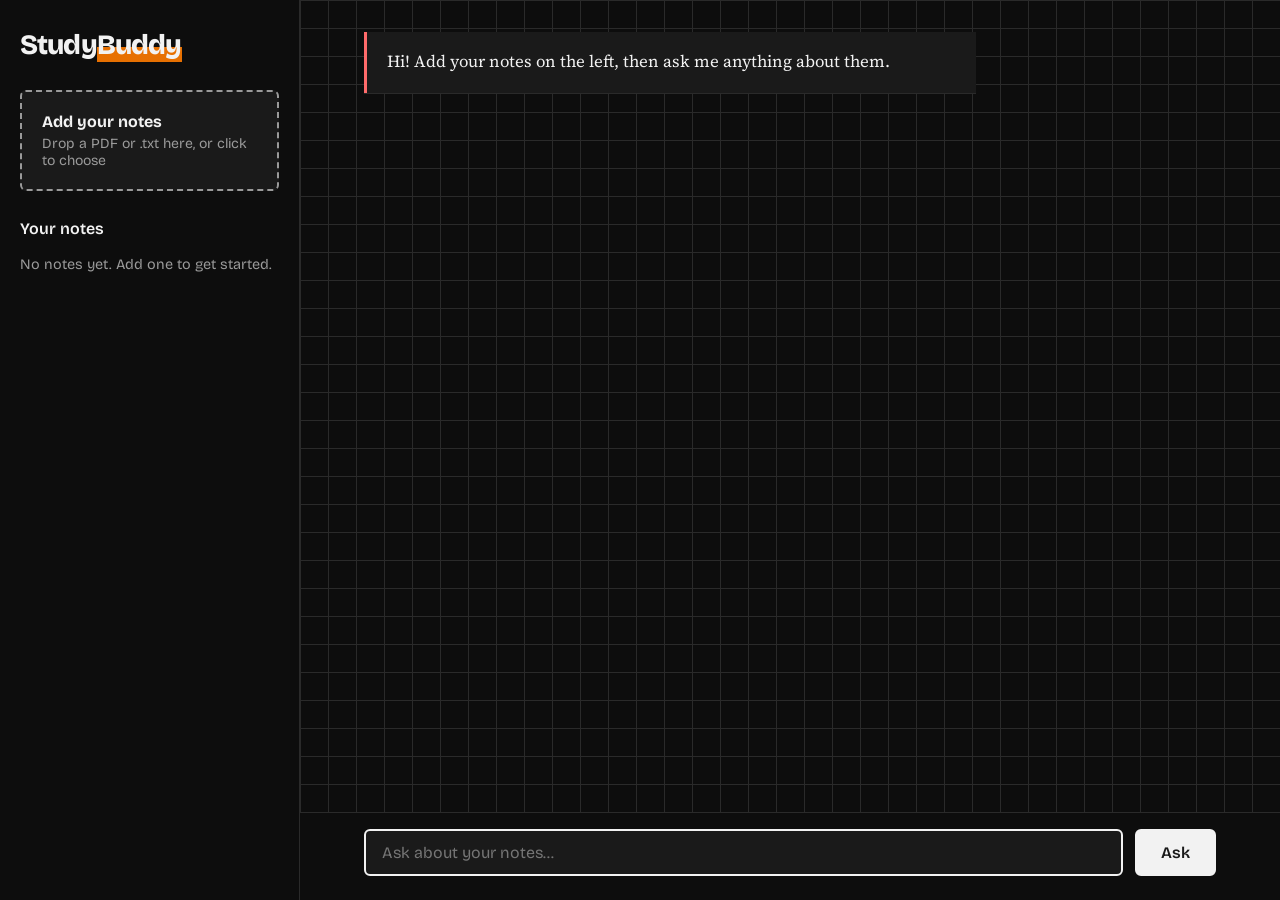
==== frontend/index.html @ 85387275 "Add StudyBuddy RAG chatbot (phases 1-7) Flask backend with PDF/txt ingestion, chunking, ChromaDB sem" ====
<!DOCTYPE html>
<html lang="en">
<head>
  <meta charset="UTF-8">
  <meta name="viewport" content="width=device-width, initial-scale=1">
  <title>StudyBuddy</title>
  <link rel="preconnect" href="https://fonts.googleapis.com">
  <link rel="preconnect" href="https://fonts.gstatic.com" crossorigin>
  <link href="https://fonts.googleapis.com/css2?family=Bricolage+Grotesque:wght@400;600;800&family=Source+Serif+4:ital,wght@0,400;0,600;1,400&display=swap" rel="stylesheet">
  <link rel="stylesheet" href="style.css">
</head>
<body>
  <div class="layout">

    <!-- LEFT: your notes -->
    <aside class="shelf">
      <h1 class="brand">Study<mark>Buddy</mark></h1>

      <label class="dropzone" id="dropzone" for="file-input">
        <strong>Add your notes</strong>
        <span>Drop a PDF or .txt here, or click to choose</span>
        <input type="file" id="file-input" accept=".pdf,.txt" multiple hidden>
      </label>

      <h2 class="shelf-title">Your notes</h2>
      <ul class="file-list" id="file-list">
        <li class="empty">No notes yet. Add one to get started.</li>
      </ul>
    </aside>

    <!-- RIGHT: the chat -->
    <main class="chat">
      <div class="messages" id="messages" aria-live="polite">
        <div class="msg bot">
          <p>Hi! Add your notes on the left, then ask me anything about them.</p>
        </div>
      </div>

      <form class="composer" id="chat-form">
        <textarea id="question" rows="1" placeholder="Ask about your notes…" aria-label="Your question" required></textarea>
        <button type="submit" id="send">Ask</button>
      </form>
    </main>

  </div>
  <script src="app.js"></script>
</body>
</html>
---- frontend/style.css ----
/* ---------- Design tokens: one place to change colors and fonts ---------- */
 :root {
    --paper: #0d0d0d;      /* page background */
    --ink: #f2f2f2;        /* main text */
    --pencil: #9a9a9a;     /* grey secondary text */
    --highlight: #ff7b00e6;  /* marker color */
    --margin: #ff6b6b;     /* red accent line / errors */
    --line: #2a2a2a;       /* borders and grid lines */
    --white: #1a1a1a;      /* cards: drop zone, bot bubbles, input */

  --font-ui: "Bricolage Grotesque", system-ui, sans-serif;
  --font-read: "Source Serif 4", Georgia, serif;
}

*, *::before, *::after { box-sizing: border-box; margin: 0; }

body {
  font-family: var(--font-ui);
  color: var(--ink);
  background: var(--paper);
  height: 100vh;
}

/* ---------- Two-column layout ---------- */
.layout {
  display: grid;
  grid-template-columns: 300px 1fr;
  height: 100vh;
}

/* ---------- Left: shelf ---------- */
.shelf {
  padding: 1.75rem 1.25rem;
  border-right: 1px solid var(--line);
  overflow-y: auto;
}

.brand {
  font-size: 1.75rem;
  font-weight: 800;
  letter-spacing: -0.03em;
  margin-bottom: 1.75rem;
}
.brand mark {
  background: linear-gradient(transparent 55%, var(--highlight) 55%);
  color: inherit;
}

.dropzone {
  display: flex;
  flex-direction: column;
  gap: 0.25rem;
  padding: 1.25rem;
  border: 2px dashed var(--pencil);
  border-radius: 6px;
  background: var(--white);
  cursor: pointer;
  transition: border-color 0.15s, background 0.15s;
}
.dropzone span { font-size: 0.875rem; color: var(--pencil); }
.dropzone:hover,
.dropzone.dragover { border-color: var(--ink); background: #2a2500; }
.dropzone:focus-within { outline: 3px solid var(--ink); outline-offset: 2px; }

.shelf-title {
  font-size: 1rem;
  font-weight: 600;
  margin: 1.75rem 0 0.5rem;
}

.file-list { list-style: none; padding: 0; }
.file-list li {
  padding: 0.6rem 0;
  border-bottom: 1px solid var(--line);
  font-size: 0.9rem;
  display: flex;
  justify-content: space-between;
  gap: 0.5rem;
  overflow-wrap: anywhere;
}
.file-list .empty { color: var(--pencil); border: none; }
.file-list .status { color: var(--pencil); white-space: nowrap; }
.file-list .status.done { color: #4ade80; }
.file-list .status.error { color: var(--margin); }

/* ---------- Right: chat ---------- */
.chat {
  display: flex;
  flex-direction: column;
  height: 100vh;
  min-width: 0;
  /* faint graph paper */
  background-image:
    linear-gradient(var(--line) 1px, transparent 1px),
    linear-gradient(90deg, var(--line) 1px, transparent 1px);
  background-size: 28px 28px;
  background-color: var(--paper);
}

.messages {
  flex: 1;
  overflow-y: auto;
  padding: 2rem clamp(1rem, 6vw, 4rem);
  display: flex;
  flex-direction: column;
  gap: 1.5rem;
}

.msg { max-width: 68ch; }

/* your question: highlighter marker */
.msg.user {
  align-self: flex-end;
  font-weight: 600;
  font-size: 1.05rem;
}
.msg.user p {
  display: inline;
  background: linear-gradient(transparent 50%, var(--highlight) 50%);
  padding: 0 0.15em;
}

/* the answer: a note page with a red margin rule */
.msg.bot {
  background: var(--white);
  border-left: 3px solid var(--margin);
  padding: 1rem 1.25rem;
  font-family: var(--font-read);
  font-size: 1.05rem;
  line-height: 1.7;
  box-shadow: 0 1px 0 var(--line);
}
.msg.bot p + p,
.msg.bot p + ul,
.msg.bot ul + p { margin-top: 0.6rem; }
.msg.bot ul { padding-left: 1.25rem; }
.msg.bot li { margin-top: 0.25rem; }
.msg.bot strong { color: var(--highlight); }
.msg.bot .sources {
  margin-top: 0.9rem;
  padding-top: 0.5rem;
  border-top: 1px dashed var(--line);
  font-family: var(--font-ui);
  font-size: 0.8rem;
  color: var(--pencil);
}
.msg.bot.error { border-left-color: var(--ink); color: var(--margin); }
.msg.bot.thinking { color: var(--pencil); font-style: italic; }

/* ---------- Composer ---------- */
.composer {
  display: flex;
  gap: 0.75rem;
  padding: 1rem clamp(1rem, 6vw, 4rem) 1.5rem;
  background: var(--paper);
  border-top: 1px solid var(--line);
}
.composer textarea {
  flex: 1;
  resize: none;
  font: inherit;
  padding: 0.75rem 1rem;
  border: 2px solid var(--ink);
  border-radius: 6px;
  background: var(--white);
  color: var(--ink);
  max-height: 8rem;
}
.composer textarea:focus-visible,
.composer button:focus-visible { outline: 3px solid var(--highlight); outline-offset: 2px; }

.composer button {
  font: inherit;
  font-weight: 600;
  padding: 0 1.5rem;
  border: 2px solid var(--ink);
  border-radius: 6px;
  background: var(--ink);
  color: var(--white);
  cursor: pointer;
}
.composer button:hover { background: #cfcfcf; }
.composer button:disabled { opacity: 0.5; cursor: wait; }

/* ---------- Phones: stack the columns ---------- */
@media (max-width: 760px) {
  body, .layout { height: auto; min-height: 100vh; }
  .layout { grid-template-columns: 1fr; }
  .shelf { border-right: none; border-bottom: 1px solid var(--line); }
  .chat { height: 80vh; }
}

@media (prefers-reduced-motion: reduce) {
  * { transition: none !important; }
}
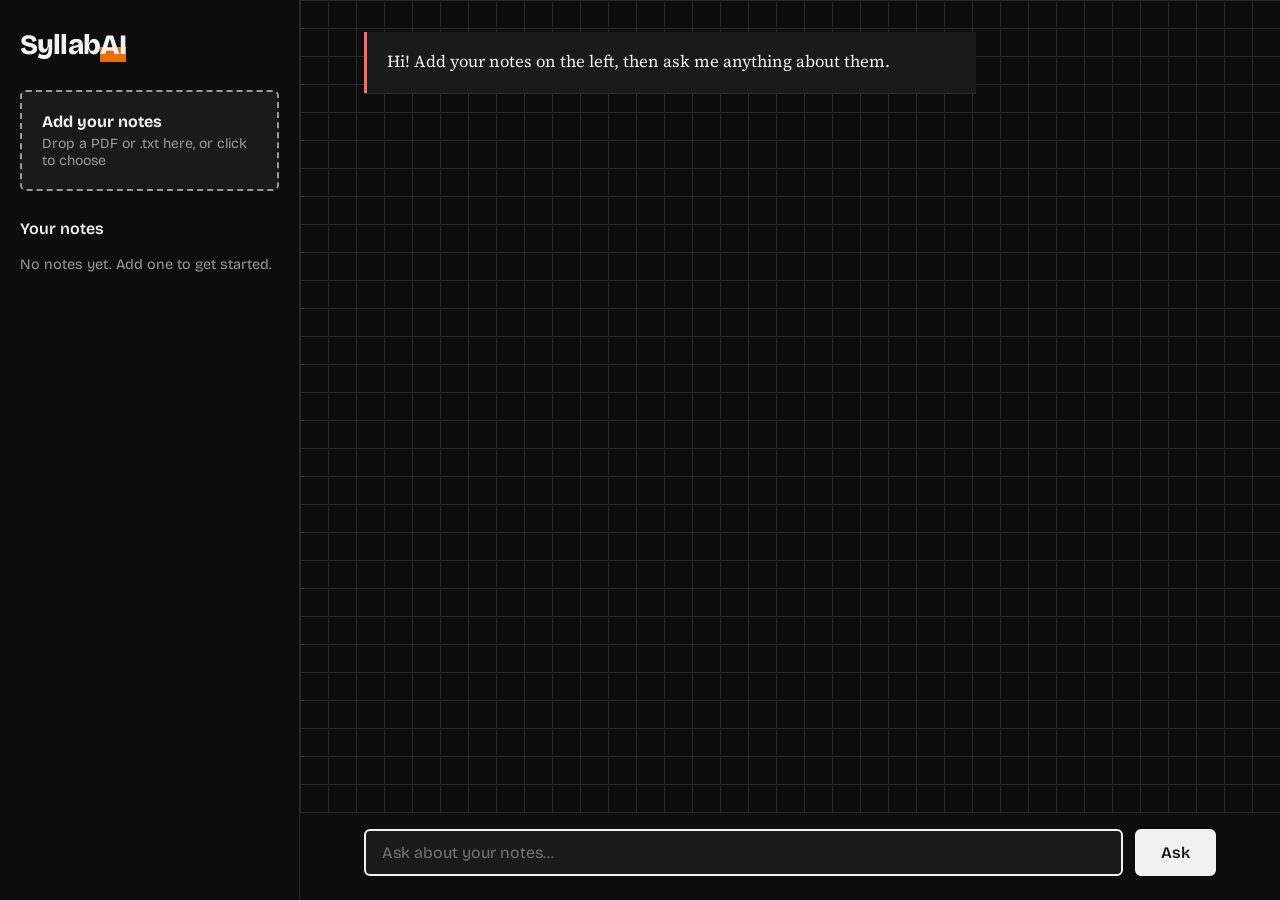
==== commit 6db4ba93: "Rename to SyllabAI and add README Co-Authored-By: Claude Sonnet 5.5 <noreply@anthropic.com>" ====
--- a/frontend/index.html
+++ b/frontend/index.html
@@ -3,7 +3,7 @@
 <head>
   <meta charset="UTF-8">
   <meta name="viewport" content="width=device-width, initial-scale=1">
-  <title>StudyBuddy</title>
+  <title>SyllabAI</title>
   <link rel="preconnect" href="https://fonts.googleapis.com">
   <link rel="preconnect" href="https://fonts.gstatic.com" crossorigin>
   <link href="https://fonts.googleapis.com/css2?family=Bricolage+Grotesque:wght@400;600;800&family=Source+Serif+4:ital,wght@0,400;0,600;1,400&display=swap" rel="stylesheet">
@@ -14,7 +14,7 @@
 
     <!-- LEFT: your notes -->
     <aside class="shelf">
-      <h1 class="brand">Study<mark>Buddy</mark></h1>
+      <h1 class="brand">Syllab<mark>AI</mark></h1>
 
       <label class="dropzone" id="dropzone" for="file-input">
         <strong>Add your notes</strong>
--- a/frontend/style.css
+++ b/frontend/style.css
@@ -82,6 +82,17 @@
 .file-list .status { color: var(--pencil); white-space: nowrap; }
 .file-list .status.done { color: #4ade80; }
 .file-list .status.error { color: var(--margin); }
+.file-list .remove {
+  background: none;
+  border: none;
+  padding: 0;
+  font: inherit;
+  color: var(--pencil);
+  cursor: pointer;
+  white-space: nowrap;
+}
+.file-list .remove:hover { color: var(--margin); }
+.file-list .remove:disabled { cursor: default; }
 
 /* ---------- Right: chat ---------- */
 .chat {
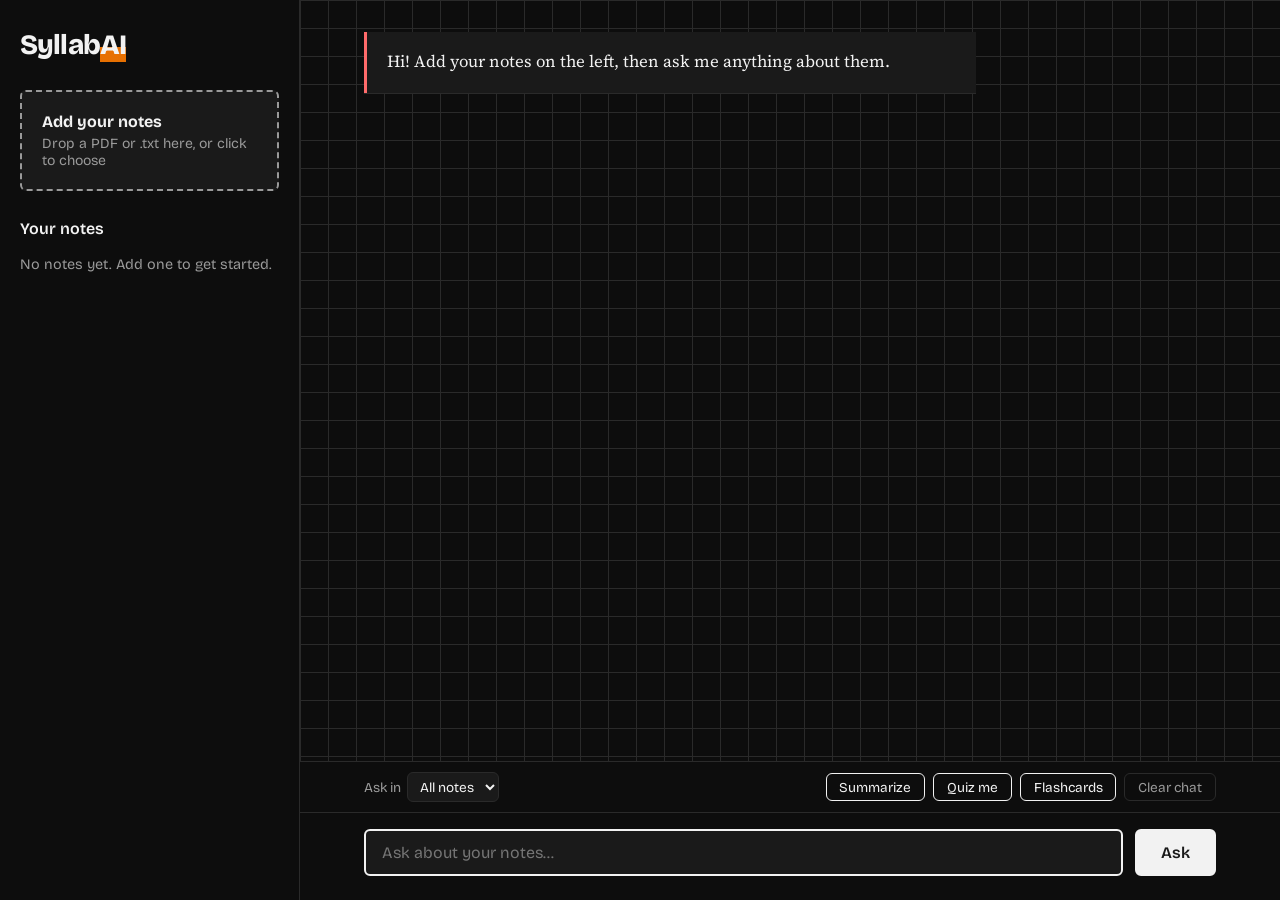
==== commit 56f903a6: "Add study modes, file scope picker, clear chat, OCR fallback, deploy notes - /study/stream: summary," ====
--- a/frontend/index.html
+++ b/frontend/index.html
@@ -36,6 +36,18 @@
         </div>
       </div>
 
+      <div class="toolbar">
+        <label class="scope-label">Ask in
+          <select id="scope" aria-label="Which notes to use">
+            <option value="">All notes</option>
+          </select>
+        </label>
+        <button type="button" data-study="summary">Summarize</button>
+        <button type="button" data-study="quiz">Quiz me</button>
+        <button type="button" data-study="flashcards">Flashcards</button>
+        <button type="button" id="clear-chat" class="ghost">Clear chat</button>
+      </div>
+
       <form class="composer" id="chat-form">
         <textarea id="question" rows="1" placeholder="Ask about your notes…" aria-label="Your question" required></textarea>
         <button type="submit" id="send">Ask</button>
--- a/frontend/style.css
+++ b/frontend/style.css
@@ -158,6 +158,42 @@
 .msg.bot.error { border-left-color: var(--ink); color: var(--margin); }
 .msg.bot.thinking { color: var(--pencil); font-style: italic; }
 
+/* ---------- Toolbar: file picker + study buttons ---------- */
+.toolbar {
+  display: flex;
+  flex-wrap: wrap;
+  align-items: center;
+  gap: 0.5rem;
+  padding: 0.6rem clamp(1rem, 6vw, 4rem);
+  border-top: 1px solid var(--line);
+  background: var(--paper);
+  font-size: 0.85rem;
+}
+.toolbar .scope-label { display: flex; align-items: center; gap: 0.4rem; color: var(--pencil); margin-right: auto; }
+.toolbar select {
+  font: inherit;
+  max-width: 14rem;
+  padding: 0.3rem 0.5rem;
+  border: 1px solid var(--line);
+  border-radius: 6px;
+  background: var(--white);
+  color: var(--ink);
+}
+.toolbar button {
+  font: inherit;
+  padding: 0.3rem 0.8rem;
+  border: 1px solid var(--ink);
+  border-radius: 6px;
+  background: transparent;
+  color: var(--ink);
+  cursor: pointer;
+}
+.toolbar button:hover:not(:disabled) { background: var(--ink); color: var(--paper); }
+.toolbar button:disabled { opacity: 0.5; cursor: wait; }
+.toolbar button.ghost { border-color: var(--line); color: var(--pencil); }
+.toolbar select:focus-visible,
+.toolbar button:focus-visible { outline: 3px solid var(--highlight); outline-offset: 2px; }
+
 /* ---------- Composer ---------- */
 .composer {
   display: flex;
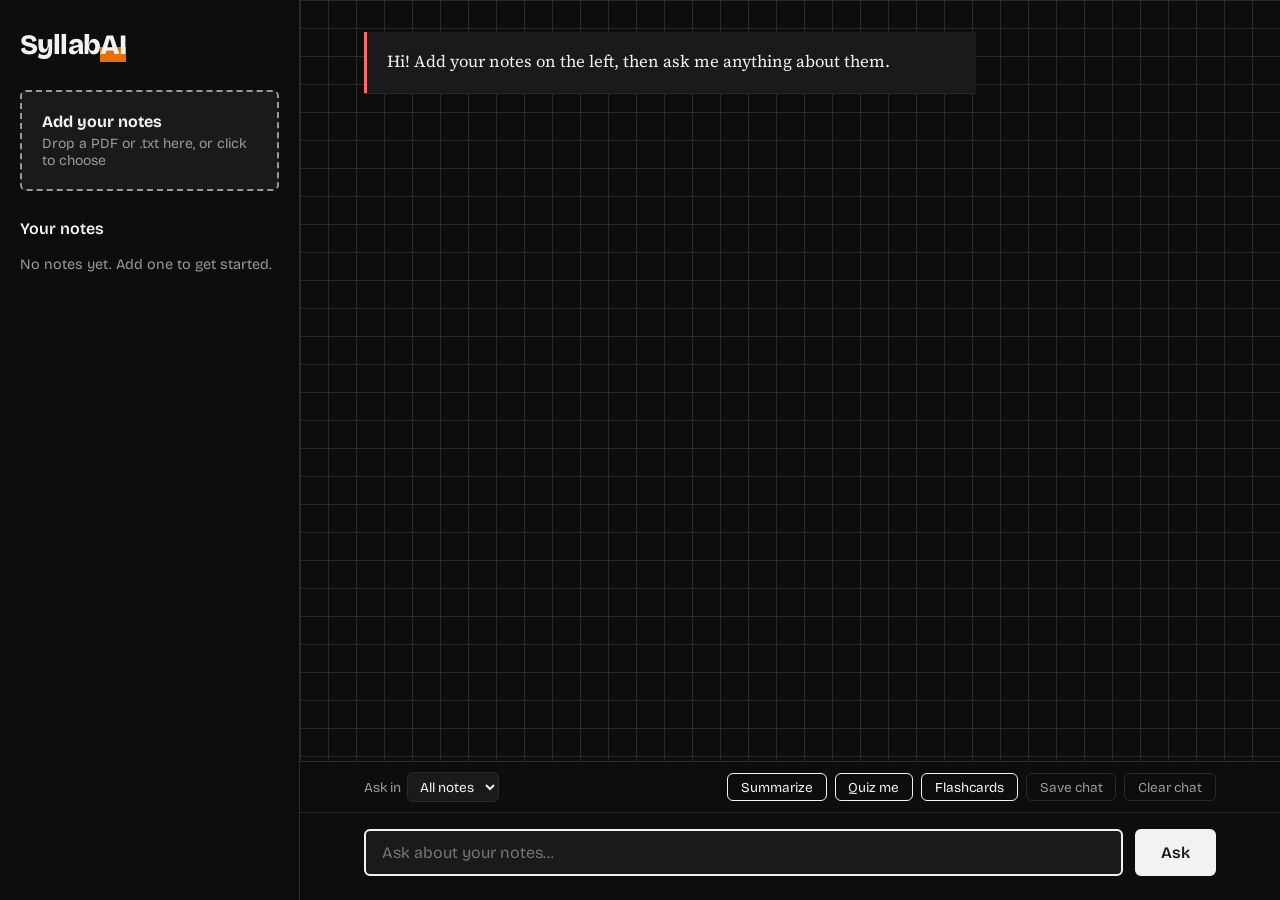
==== commit c7c4b409: "Add optional password gate, Save chat, and unit tests Co-Authored-By: Claude Sonnet 5.5 <noreply@ant" ====
--- a/frontend/index.html
+++ b/frontend/index.html
@@ -45,6 +45,7 @@
         <button type="button" data-study="summary">Summarize</button>
         <button type="button" data-study="quiz">Quiz me</button>
         <button type="button" data-study="flashcards">Flashcards</button>
+        <button type="button" id="export-chat" class="ghost">Save chat</button>
         <button type="button" id="clear-chat" class="ghost">Clear chat</button>
       </div>
 
@@ -55,6 +56,15 @@
     </main>
 
   </div>
+  <!-- Password box: hidden unless the server asks for a password -->
+  <div class="login" id="login" hidden>
+    <form id="login-form">
+      <h2>Enter password</h2>
+      <input type="password" id="login-key" aria-label="Password" autocomplete="current-password" required>
+      <button type="submit">Open</button>
+      <p class="login-error" id="login-error" role="alert"></p>
+    </form>
+  </div>
   <script src="app.js"></script>
 </body>
 </html>
--- a/frontend/style.css
+++ b/frontend/style.css
@@ -158,6 +158,28 @@
 .msg.bot.error { border-left-color: var(--ink); color: var(--margin); }
 .msg.bot.thinking { color: var(--pencil); font-style: italic; }
 
+/* ---------- Password box ---------- */
+.login {
+  position: fixed;
+  inset: 0;
+  display: grid;
+  place-items: center;
+  background: var(--paper);
+  z-index: 10;
+}
+.login[hidden] { display: none; }
+.login form { display: grid; gap: 0.75rem; width: min(20rem, 86vw); }
+.login h2 { margin: 0; font-size: 1.2rem; }
+.login input, .login button {
+  font: inherit;
+  padding: 0.7rem 1rem;
+  border: 2px solid var(--ink);
+  border-radius: 6px;
+}
+.login input { background: var(--white); color: var(--ink); }
+.login button { background: var(--ink); color: var(--white); font-weight: 600; cursor: pointer; }
+.login-error { color: var(--margin); min-height: 1.2em; margin: 0; }
+
 /* ---------- Toolbar: file picker + study buttons ---------- */
 .toolbar {
   display: flex;
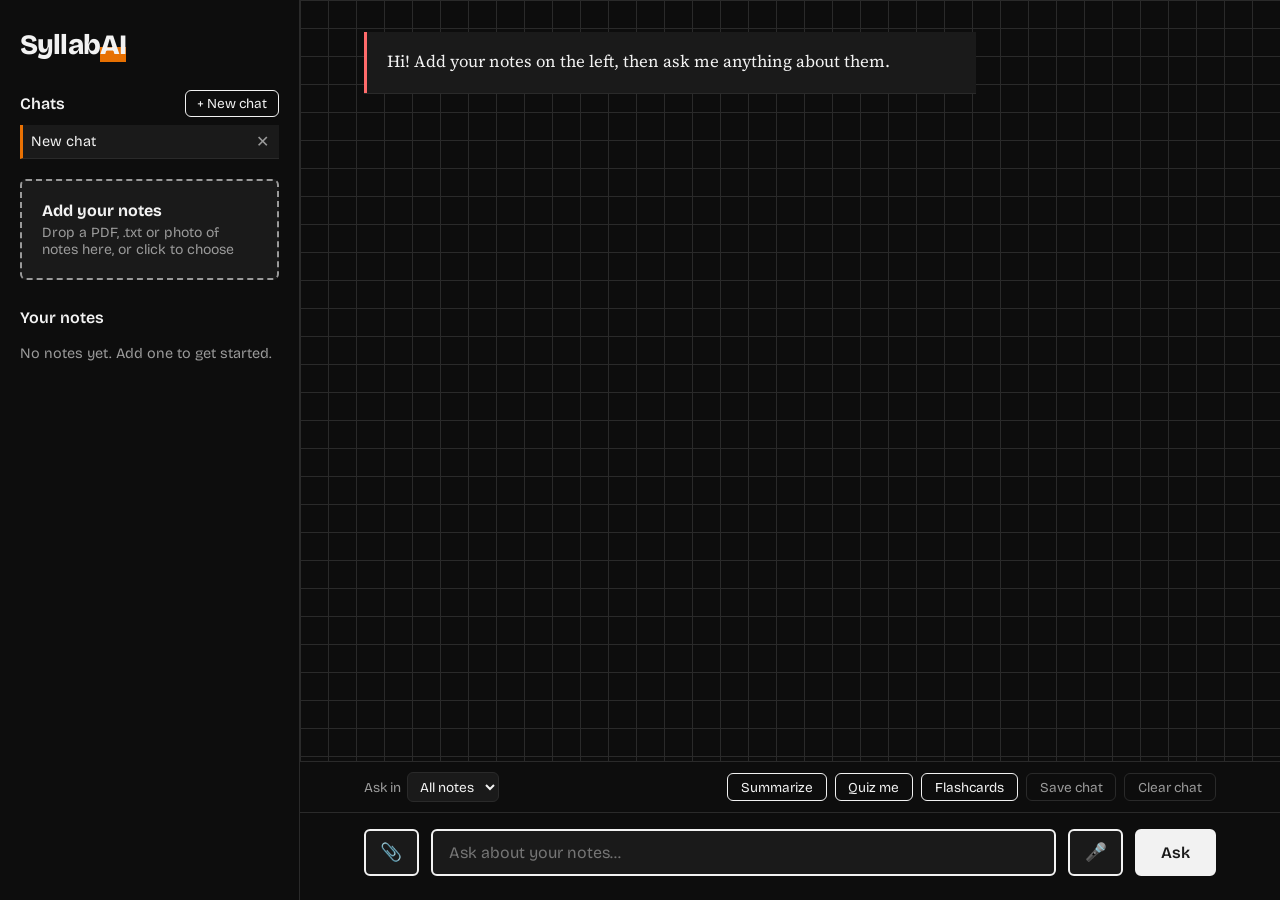
==== commit 118fdfe9: "Add separate chats, attach and mic buttons, photo OCR and more file types - Chats list: new, switch," ====
--- a/frontend/index.html
+++ b/frontend/index.html
@@ -16,10 +16,16 @@
     <aside class="shelf">
       <h1 class="brand">Syllab<mark>AI</mark></h1>
 
+      <div class="shelf-head">
+        <h2 class="shelf-title">Chats</h2>
+        <button type="button" id="new-chat" class="new-chat">+ New chat</button>
+      </div>
+      <ul class="chat-list" id="chat-list" aria-label="Your chats"></ul>
+
       <label class="dropzone" id="dropzone" for="file-input">
         <strong>Add your notes</strong>
-        <span>Drop a PDF or .txt here, or click to choose</span>
-        <input type="file" id="file-input" accept=".pdf,.txt" multiple hidden>
+        <span>Drop a PDF, .txt or photo of notes here, or click to choose</span>
+        <input type="file" id="file-input" accept=".pdf,.txt,.png,.jpg,.jpeg" multiple hidden>
       </label>
 
       <h2 class="shelf-title">Your notes</h2>
@@ -50,7 +56,10 @@
       </div>
 
       <form class="composer" id="chat-form">
+        <button type="button" class="icon-btn" id="attach" title="Add notes (PDF, .txt or photo)" aria-label="Add notes">📎</button>
+        <input type="file" id="attach-input" accept=".pdf,.txt,.png,.jpg,.jpeg" multiple hidden>
         <textarea id="question" rows="1" placeholder="Ask about your notes…" aria-label="Your question" required></textarea>
+        <button type="button" class="icon-btn" id="mic" title="Speak your question" aria-label="Speak your question" aria-pressed="false">🎤</button>
         <button type="submit" id="send">Ask</button>
       </form>
     </main>
--- a/frontend/style.css
+++ b/frontend/style.css
@@ -158,6 +158,61 @@
 .msg.bot.error { border-left-color: var(--ink); color: var(--margin); }
 .msg.bot.thinking { color: var(--pencil); font-style: italic; }
 
+/* ---------- Chats list ---------- */
+.shelf-head { display: flex; align-items: center; justify-content: space-between; margin: 1.25rem 0 0.5rem; }
+.shelf-head .shelf-title { margin: 0; }
+.new-chat {
+  font: inherit;
+  font-size: 0.85rem;
+  padding: 0.25rem 0.7rem;
+  border: 1px solid var(--ink);
+  border-radius: 6px;
+  background: transparent;
+  color: var(--ink);
+  cursor: pointer;
+}
+.new-chat:hover:not(:disabled) { background: var(--ink); color: var(--paper); }
+.chat-list {
+  list-style: none;
+  padding: 0;
+  margin: 0 0 1.25rem;
+  max-height: 12rem;
+  overflow-y: auto;
+}
+.chat-list li {
+  display: flex;
+  align-items: center;
+  border-left: 3px solid transparent;
+  border-bottom: 1px solid var(--line);
+}
+.chat-list li.active { border-left-color: var(--highlight); background: var(--white); }
+.chat-list .chat-open {
+  flex: 1;
+  min-width: 0;
+  text-align: left;
+  font: inherit;
+  font-size: 0.9rem;
+  padding: 0.5rem 0.5rem;
+  background: none;
+  border: none;
+  color: var(--ink);
+  cursor: pointer;
+  white-space: nowrap;
+  overflow: hidden;
+  text-overflow: ellipsis;
+}
+.chat-list .chat-del {
+  font: inherit;
+  padding: 0.3rem 0.6rem;
+  background: none;
+  border: none;
+  color: var(--pencil);
+  cursor: pointer;
+}
+.chat-list .chat-del:hover:not(:disabled) { color: var(--margin); }
+.chat-list button:disabled, .new-chat:disabled { opacity: 0.5; cursor: wait; }
+.chat-list button:focus-visible, .new-chat:focus-visible { outline: 3px solid var(--highlight); outline-offset: 2px; }
+
 /* ---------- Password box ---------- */
 .login {
   position: fixed;
@@ -251,6 +306,16 @@
 .composer button:hover { background: #cfcfcf; }
 .composer button:disabled { opacity: 0.5; cursor: wait; }
 
+/* Attach and mic buttons beside the question box */
+.composer .icon-btn {
+  padding: 0 0.9rem;
+  background: var(--white);
+  color: var(--ink);
+  font-size: 1.1rem;
+}
+.composer .icon-btn:hover:not(:disabled) { background: var(--line); }
+.composer .icon-btn.on { background: var(--margin); border-color: var(--margin); color: #fff; }
+
 /* ---------- Phones: stack the columns ---------- */
 @media (max-width: 760px) {
   body, .layout { height: auto; min-height: 100vh; }
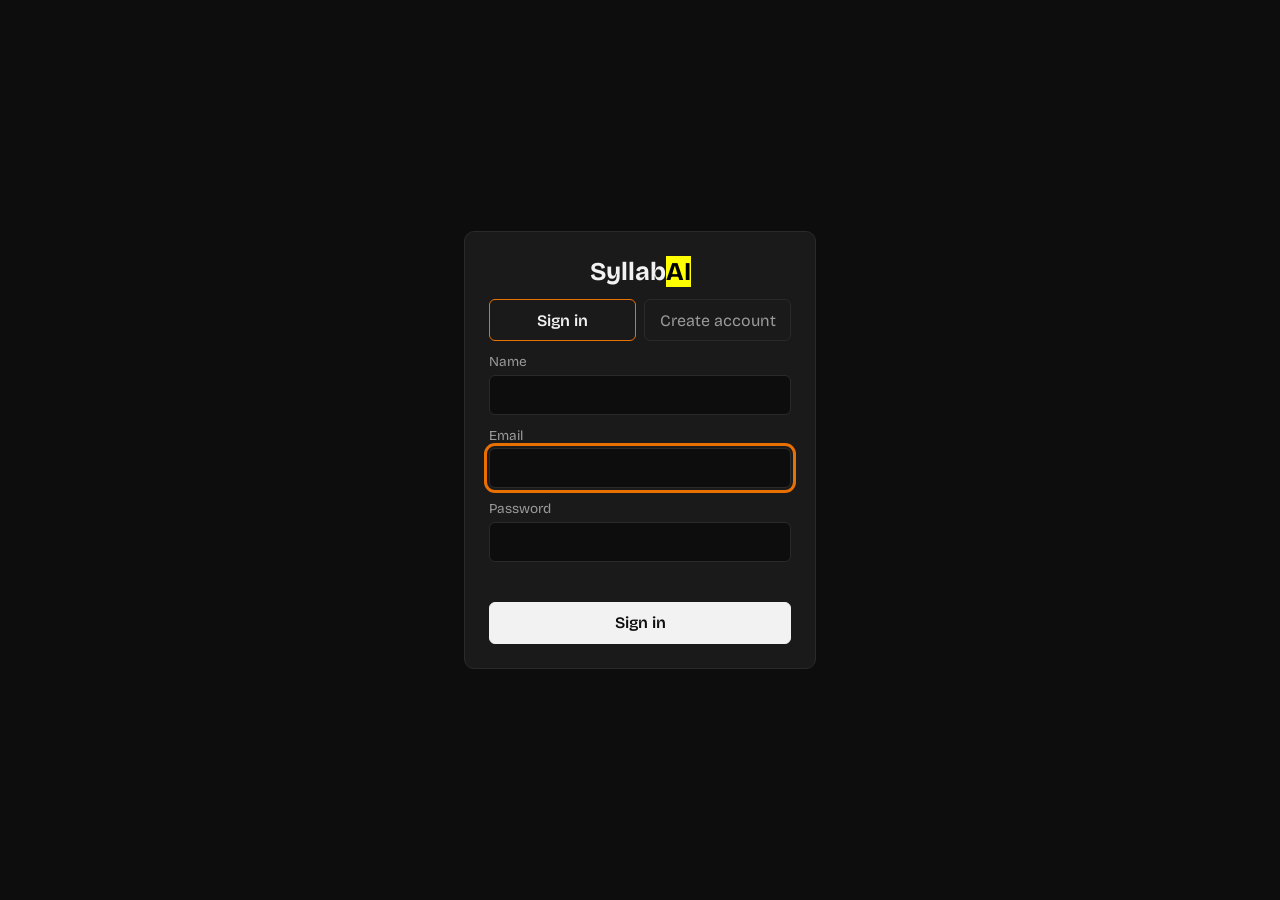
==== commit f5ae7e4f: "Add accounts: sign up, sign in, profile, and per-user notes - auth.py: SQLite users + hashed session" ====
--- a/frontend/index.html
+++ b/frontend/index.html
@@ -15,6 +15,11 @@
     <!-- LEFT: your notes -->
     <aside class="shelf">
       <h1 class="brand">Syllab<mark>AI</mark></h1>
+
+      <button type="button" class="profile-btn" id="profile-btn" aria-label="Open your profile" hidden>
+        <span class="avatar" id="avatar" aria-hidden="true"></span>
+        <span class="profile-name" id="profile-name"></span>
+      </button>
 
       <div class="shelf-head">
         <h2 class="shelf-title">Chats</h2>
@@ -65,14 +70,68 @@
     </main>
 
   </div>
-  <!-- Password box: hidden unless the server asks for a password -->
-  <div class="login" id="login" hidden>
-    <form id="login-form">
-      <h2>Enter password</h2>
-      <input type="password" id="login-key" aria-label="Password" autocomplete="current-password" required>
-      <button type="submit">Open</button>
-      <p class="login-error" id="login-error" role="alert"></p>
+  <!-- Sign in / create account: full-screen, shown whenever nobody is signed in -->
+  <div class="overlay" id="auth" hidden>
+    <form class="card" id="auth-form">
+      <h2 class="card-brand">Syllab<mark>AI</mark></h2>
+      <div class="tabs" role="tablist">
+        <button type="button" role="tab" id="tab-login" aria-selected="true">Sign in</button>
+        <button type="button" role="tab" id="tab-signup" aria-selected="false">Create account</button>
+      </div>
+      <label id="name-row" hidden>Name
+        <input type="text" id="auth-name" autocomplete="name" maxlength="60">
+      </label>
+      <label>Email
+        <input type="email" id="auth-email" autocomplete="email" required>
+      </label>
+      <label>Password
+        <input type="password" id="auth-password" autocomplete="current-password" minlength="8" required>
+      </label>
+      <p class="hint" id="auth-hint" hidden>At least 8 characters.</p>
+      <p class="form-error" id="auth-error" role="alert"></p>
+      <button type="submit" class="primary" id="auth-submit">Sign in</button>
     </form>
+  </div>
+
+  <!-- Profile: name, password, sign out, delete account -->
+  <div class="overlay" id="profile" hidden>
+    <div class="card wide" role="dialog" aria-modal="true" aria-labelledby="profile-title">
+      <div class="card-head">
+        <h2 id="profile-title">Your profile</h2>
+        <button type="button" class="close" id="profile-close" aria-label="Close profile">✕</button>
+      </div>
+      <p class="profile-email" id="profile-email"></p>
+
+      <form id="name-form" class="section">
+        <h3>Name</h3>
+        <div class="row">
+          <input type="text" id="prof-name" maxlength="60" aria-label="Your name" required>
+          <button type="submit">Save</button>
+        </div>
+        <p class="form-msg" id="name-msg" role="status"></p>
+      </form>
+
+      <form id="pw-form" class="section">
+        <h3>Change password</h3>
+        <input type="password" id="pw-current" placeholder="Current password" autocomplete="current-password" required>
+        <input type="password" id="pw-new" placeholder="New password (8+ characters)" autocomplete="new-password" minlength="8" required>
+        <button type="submit">Change password</button>
+        <p class="form-msg" id="pw-msg" role="status"></p>
+      </form>
+
+      <div class="section">
+        <h3>Session</h3>
+        <button type="button" id="signout">Sign out</button>
+      </div>
+
+      <form id="del-form" class="section danger">
+        <h3>Delete account</h3>
+        <p class="hint">Permanently removes your account, notes and uploaded files. Chats saved in this browser stay until you clear site data.</p>
+        <input type="password" id="del-password" placeholder="Your password to confirm" autocomplete="current-password" required>
+        <button type="submit" class="danger-btn">Delete my account</button>
+        <p class="form-msg" id="del-msg" role="status"></p>
+      </form>
+    </div>
   </div>
   <script src="app.js"></script>
 </body>
--- a/frontend/style.css
+++ b/frontend/style.css
@@ -213,27 +213,94 @@
 .chat-list button:disabled, .new-chat:disabled { opacity: 0.5; cursor: wait; }
 .chat-list button:focus-visible, .new-chat:focus-visible { outline: 3px solid var(--highlight); outline-offset: 2px; }
 
-/* ---------- Password box ---------- */
-.login {
+/* ---------- Sign in / profile screens ---------- */
+.overlay {
   position: fixed;
   inset: 0;
   display: grid;
   place-items: center;
+  overflow-y: auto;
+  padding: 1rem;
   background: var(--paper);
   z-index: 10;
 }
-.login[hidden] { display: none; }
-.login form { display: grid; gap: 0.75rem; width: min(20rem, 86vw); }
-.login h2 { margin: 0; font-size: 1.2rem; }
-.login input, .login button {
-  font: inherit;
-  padding: 0.7rem 1rem;
-  border: 2px solid var(--ink);
-  border-radius: 6px;
-}
-.login input { background: var(--white); color: var(--ink); }
-.login button { background: var(--ink); color: var(--white); font-weight: 600; cursor: pointer; }
-.login-error { color: var(--margin); min-height: 1.2em; margin: 0; }
+.overlay[hidden] { display: none; }
+#profile { background: rgba(0, 0, 0, 0.75); }   /* profile floats over the app */
+.card {
+  display: grid;
+  gap: 0.75rem;
+  width: min(22rem, 100%);
+  padding: 1.5rem;
+  border: 1px solid var(--line);
+  border-radius: 10px;
+  background: var(--white);
+}
+.card.wide { width: min(30rem, 100%); max-height: 92vh; overflow-y: auto; }
+.card-brand { margin: 0; font-size: 1.6rem; text-align: center; }
+.card h2, .card h3 { margin: 0; }
+.card h3 { font-size: 1rem; }
+.card label { display: grid; gap: 0.3rem; font-size: 0.85rem; color: var(--pencil); }
+.card input, .card button {
+  font: inherit;
+  padding: 0.65rem 0.9rem;
+  border: 1px solid var(--line);
+  border-radius: 6px;
+  background: var(--paper);
+  color: var(--ink);
+}
+.card button { cursor: pointer; font-weight: 600; border-color: var(--ink); background: transparent; }
+.card button:hover:not(:disabled) { background: var(--ink); color: var(--paper); }
+.card button:disabled { opacity: 0.5; cursor: wait; }
+.card button.primary { background: var(--ink); color: var(--paper); }
+.card input:focus-visible, .card button:focus-visible { outline: 3px solid var(--highlight); outline-offset: 2px; }
+.tabs { display: grid; grid-template-columns: 1fr 1fr; gap: 0.5rem; }
+.tabs button { font-weight: 400; border-color: var(--line); color: var(--pencil); }
+.tabs button[aria-selected="true"] { border-color: var(--highlight); color: var(--ink); font-weight: 600; background: transparent; }
+.form-error, .form-msg { min-height: 1.2em; margin: 0; font-size: 0.85rem; }
+.form-error, .form-msg.bad { color: var(--margin); }
+.form-msg.ok { color: #4ade80; }
+.hint { margin: 0; font-size: 0.8rem; color: var(--pencil); }
+.card-head { display: flex; align-items: center; justify-content: space-between; }
+.card .close { padding: 0.2rem 0.6rem; border-color: var(--line); color: var(--pencil); }
+.profile-email { margin: 0; color: var(--pencil); font-size: 0.9rem; overflow-wrap: anywhere; }
+.section { display: grid; gap: 0.6rem; padding-top: 0.9rem; border-top: 1px solid var(--line); }
+.section .row { display: flex; gap: 0.5rem; }
+.section .row input { flex: 1; min-width: 0; }
+.section.danger h3 { color: var(--margin); }
+.card .danger-btn { border-color: var(--margin); color: var(--margin); }
+.card .danger-btn:hover:not(:disabled) { background: var(--margin); color: #fff; }
+
+/* Profile button at the top of the sidebar */
+.profile-btn {
+  display: flex;
+  align-items: center;
+  gap: 0.6rem;
+  width: 100%;
+  margin-top: 0.75rem;
+  padding: 0.5rem 0.6rem;
+  font: inherit;
+  text-align: left;
+  border: 1px solid var(--line);
+  border-radius: 8px;
+  background: var(--white);
+  color: var(--ink);
+  cursor: pointer;
+}
+.profile-btn[hidden] { display: none; }
+.profile-btn:hover { border-color: var(--ink); }
+.profile-btn:focus-visible { outline: 3px solid var(--highlight); outline-offset: 2px; }
+.avatar {
+  flex: none;
+  display: grid;
+  place-items: center;
+  width: 2rem;
+  height: 2rem;
+  border-radius: 50%;
+  background: var(--highlight);
+  color: #000;
+  font-weight: 800;
+}
+.profile-name { min-width: 0; overflow: hidden; text-overflow: ellipsis; white-space: nowrap; font-weight: 600; }
 
 /* ---------- Toolbar: file picker + study buttons ---------- */
 .toolbar {
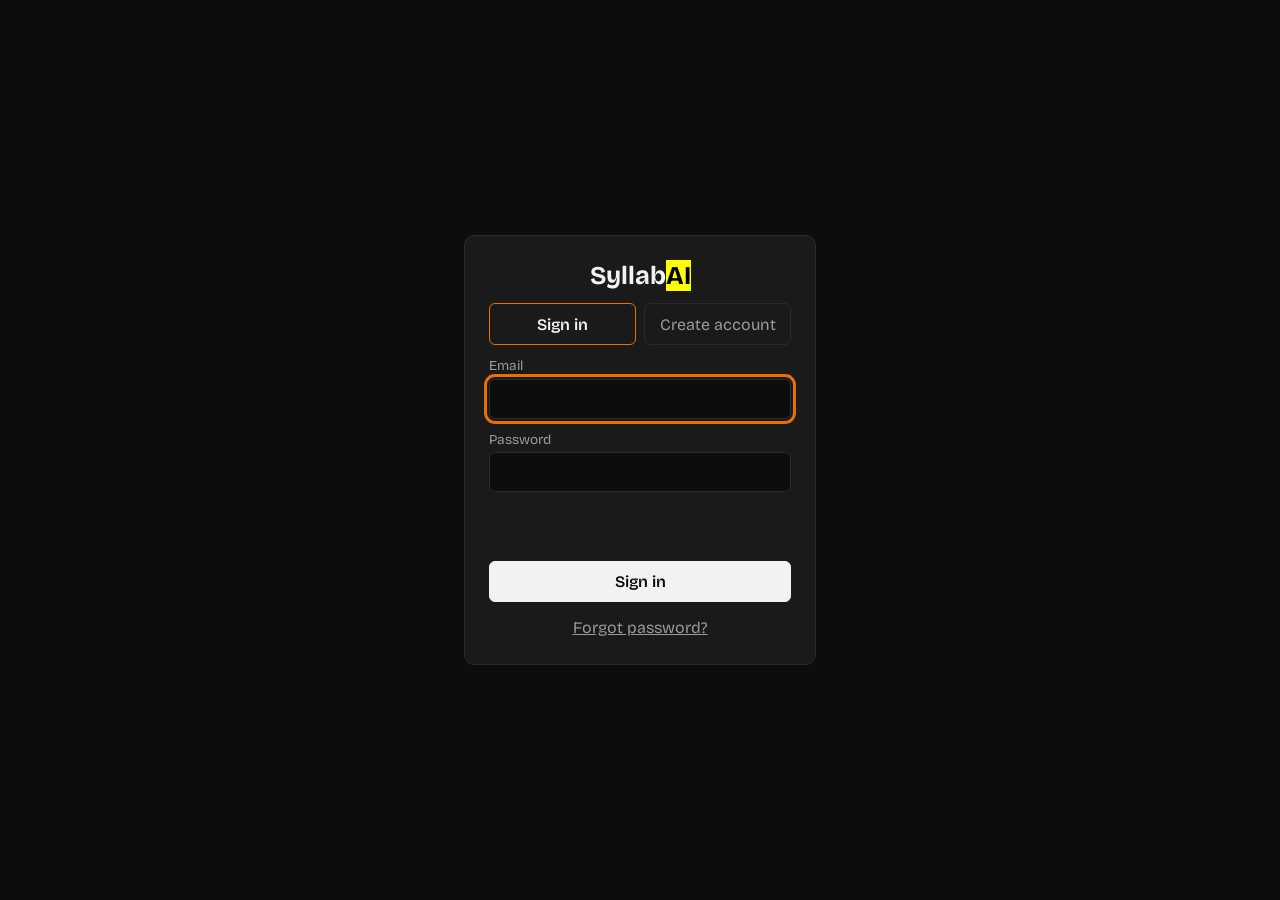
==== commit 7e371e9d: "Chats on the server, password reset, answer language, passages, feedback and more - Chats saved per " ====
--- a/frontend/index.html
+++ b/frontend/index.html
@@ -14,7 +14,10 @@
 
     <!-- LEFT: your notes -->
     <aside class="shelf">
-      <h1 class="brand">Syllab<mark>AI</mark></h1>
+      <div class="brand-row">
+        <h1 class="brand">Syllab<mark>AI</mark></h1>
+        <button type="button" class="theme-btn" id="theme-btn" aria-label="Switch to light theme" title="Switch theme">☀</button>
+      </div>
 
       <button type="button" class="profile-btn" id="profile-btn" aria-label="Open your profile" hidden>
         <span class="avatar" id="avatar" aria-hidden="true"></span>
@@ -33,7 +36,10 @@
         <input type="file" id="file-input" accept=".pdf,.txt,.png,.jpg,.jpeg" multiple hidden>
       </label>
 
-      <h2 class="shelf-title">Your notes</h2>
+      <div class="shelf-head">
+        <h2 class="shelf-title">Your notes</h2>
+        <button type="button" class="new-chat" id="delete-all" title="Remove every note you uploaded">Delete all</button>
+      </div>
       <ul class="file-list" id="file-list">
         <li class="empty">No notes yet. Add one to get started.</li>
       </ul>
@@ -51,6 +57,15 @@
         <label class="scope-label">Ask in
           <select id="scope" aria-label="Which notes to use">
             <option value="">All notes</option>
+          </select>
+        </label>
+        <label class="scope-label">Answer in
+          <select id="lang" aria-label="Language of the answer">
+            <option value="">Same as my question</option>
+            <option>English</option><option>Hindi</option><option>Telugu</option><option>Tamil</option>
+            <option>Kannada</option><option>Malayalam</option><option>Bengali</option><option>Marathi</option>
+            <option>Gujarati</option><option>Urdu</option><option>Spanish</option><option>French</option>
+            <option>German</option><option>Arabic</option><option>Chinese</option><option>Japanese</option>
           </select>
         </label>
         <button type="button" data-study="summary">Summarize</button>
@@ -81,15 +96,18 @@
       <label id="name-row" hidden>Name
         <input type="text" id="auth-name" autocomplete="name" maxlength="60">
       </label>
-      <label>Email
+      <label id="email-row">Email
         <input type="email" id="auth-email" autocomplete="email" required>
       </label>
-      <label>Password
+      <label id="pass-row"><span id="pass-label">Password</span>
         <input type="password" id="auth-password" autocomplete="current-password" minlength="8" required>
       </label>
       <p class="hint" id="auth-hint" hidden>At least 8 characters.</p>
+      <p class="form-msg ok" id="auth-info" role="status"></p>
       <p class="form-error" id="auth-error" role="alert"></p>
       <button type="submit" class="primary" id="auth-submit">Sign in</button>
+      <button type="button" class="link" id="auth-forgot">Forgot password?</button>
+      <button type="button" class="link" id="auth-back" hidden>Back to sign in</button>
     </form>
   </div>
 
@@ -126,7 +144,7 @@
 
       <form id="del-form" class="section danger">
         <h3>Delete account</h3>
-        <p class="hint">Permanently removes your account, notes and uploaded files. Chats saved in this browser stay until you clear site data.</p>
+        <p class="hint">Permanently removes your account, chats, notes and uploaded files.</p>
         <input type="password" id="del-password" placeholder="Your password to confirm" autocomplete="current-password" required>
         <button type="submit" class="danger-btn">Delete my account</button>
         <p class="form-msg" id="del-msg" role="status"></p>
--- a/frontend/style.css
+++ b/frontend/style.css
@@ -157,6 +157,66 @@
 }
 .msg.bot.error { border-left-color: var(--ink); color: var(--margin); }
 .msg.bot.thinking { color: var(--pencil); font-style: italic; }
+
+/* ---------- Light theme (dark is the default) ---------- */
+:root[data-theme="light"] {
+  --paper: #f7f6f2;
+  --ink: #1a1a1a;
+  --pencil: #5c5c5c;
+  --highlight: #e56a00;
+  --margin: #c92a2a;
+  --line: #d8d6cf;
+  --white: #ffffff;
+}
+:root[data-theme="light"] .dropzone.dragover { background: #fff3d6; }
+:root[data-theme="light"] .file-list .status.done { color: #1b8a3c; }
+:root[data-theme="light"] .form-msg.ok { color: #1b8a3c; }
+:root[data-theme="light"] #profile { background: rgba(0, 0, 0, 0.4); }
+:root[data-theme="light"] .composer .icon-btn:hover:not(:disabled) { background: var(--line); }
+
+.brand-row { display: flex; align-items: center; justify-content: space-between; gap: 0.5rem; }
+.brand-row .brand { margin: 0; }
+.theme-btn {
+  flex: none;
+  width: 2rem;
+  height: 2rem;
+  border: 1px solid var(--line);
+  border-radius: 50%;
+  background: var(--white);
+  color: var(--ink);
+  cursor: pointer;
+}
+.theme-btn:hover { border-color: var(--ink); }
+.theme-btn:focus-visible { outline: 3px solid var(--highlight); outline-offset: 2px; }
+
+/* Buttons under each answer: thumbs, PDF, and the passages the answer came from */
+.actions { display: flex; flex-wrap: wrap; align-items: center; gap: 0.4rem; margin-top: 0.6rem; }
+.actions button {
+  font: inherit;
+  font-size: 0.8rem;
+  padding: 0.15rem 0.6rem;
+  border: 1px solid var(--line);
+  border-radius: 6px;
+  background: transparent;
+  color: var(--pencil);
+  cursor: pointer;
+}
+.actions button:hover:not(:disabled) { border-color: var(--ink); color: var(--ink); }
+.actions button.picked { border-color: var(--highlight); color: var(--ink); }
+.actions button:disabled { cursor: default; opacity: 0.6; }
+.actions button:focus-visible { outline: 3px solid var(--highlight); outline-offset: 2px; }
+.passages { margin-top: 0.5rem; font-size: 0.85rem; color: var(--pencil); }
+.passages summary { cursor: pointer; }
+.passages blockquote {
+  margin: 0.4rem 0 0;
+  padding: 0.3rem 0.7rem;
+  border-left: 3px solid var(--highlight);
+  overflow-wrap: anywhere;
+}
+.passages cite { display: block; font-style: normal; font-weight: 600; color: var(--ink); margin-bottom: 0.15rem; }
+.card button.link { border: none; background: none; color: var(--pencil); font-weight: 400; text-decoration: underline; padding: 0.2rem; }
+.card button.link:hover:not(:disabled) { background: none; color: var(--ink); }
+.card [hidden] { display: none !important; }   /* `display: grid` on labels would otherwise defeat the hidden attribute */
 
 /* ---------- Chats list ---------- */
 .shelf-head { display: flex; align-items: center; justify-content: space-between; margin: 1.25rem 0 0.5rem; }
